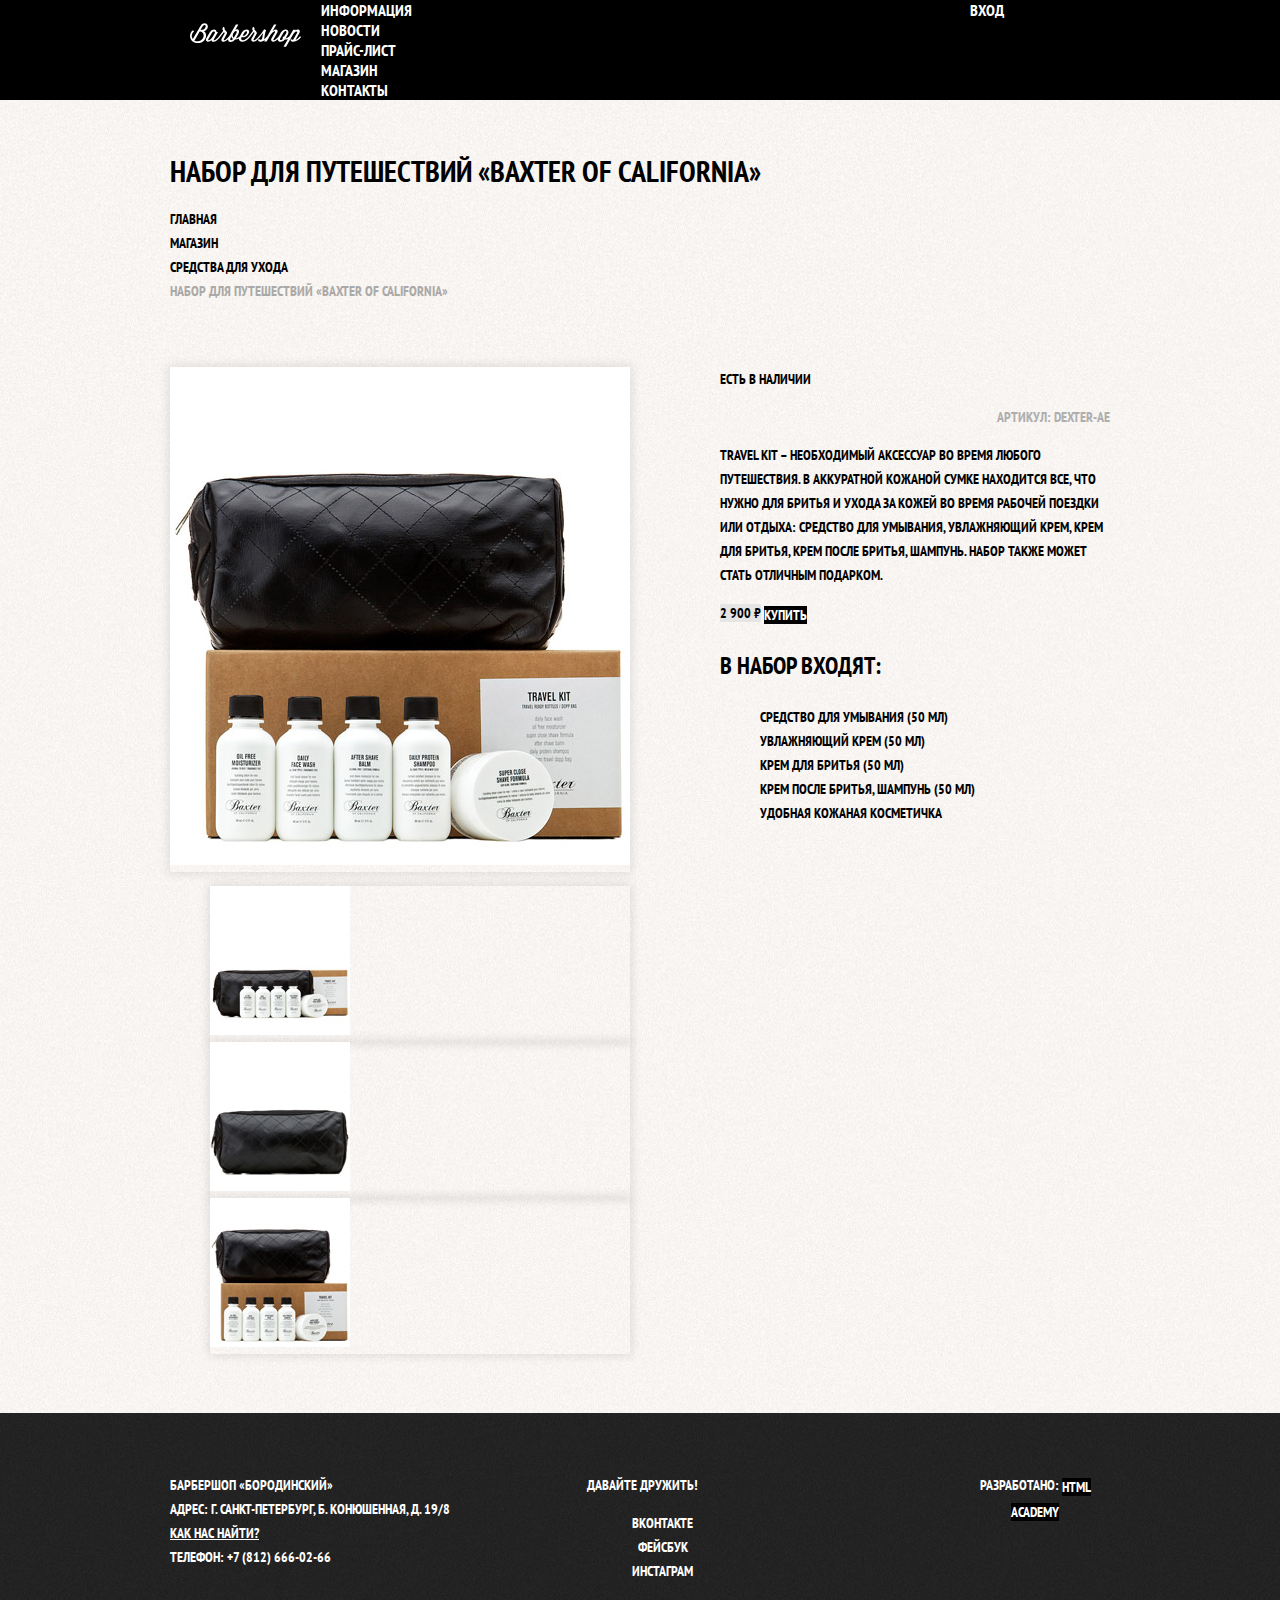
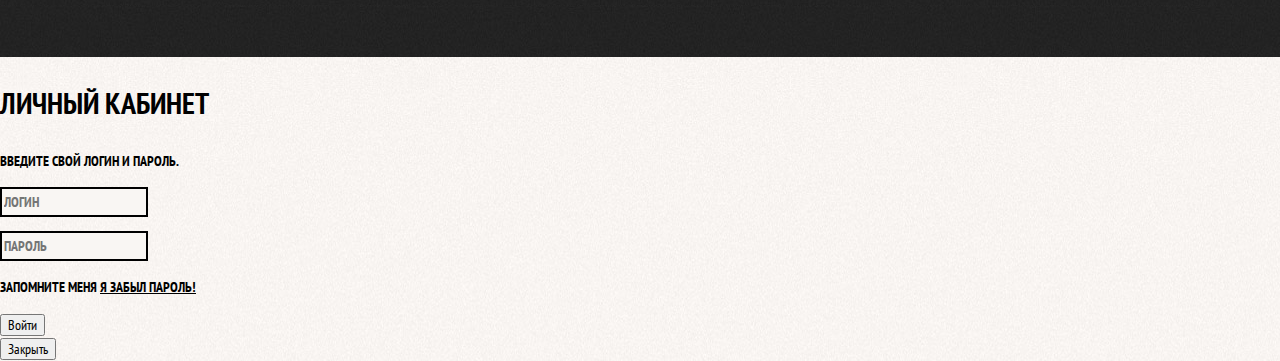
==== catalog-item.html @ 1ccc2187 "Поправил синтаксические ошибки в классах" ====
<!DOCTYPE html>
<html lang="ru">
  <head>
    <meta charset="utf-8">
    <title>Барбершоп «Бородинский»</title>
    <link href="https://fonts.googleapis.com/css?family=PT+Sans+Narrow:400,700&amp;subset=cyrillic" rel="stylesheet">
    <link rel="stylesheet" href="css/normalize.css">
    <link href="css/style.css" rel="stylesheet">
  </head>
  <body class="inner-page">

    <header class="main-header">
      <nav class="main-navigation container">
        <a class="main-header-logo">
          <img src="img/logo.svg" width="111" height="24" alt="Логотип барбершопа «Бородинский»">
        </a>
        <ul class="site-navigation">
          <li>
            <a href="info.html">Информация</a>
          </li>
          <li>
            <a href="news.html">Новости</a>
          </li>
          <li>
            <a href="price.html">Прайс-лист</a>
          </li>
          <li>
            <a href="catalog.html">Магазин</a>
          </li>
          <li>
            <a href="contacts.html">Контакты</a>
          </li>
        </ul>
        <ul class="user-navigation">
          <li class="login-link">
            <a class="login-link" href="login.html">Вход</a>
          </li>
        </ul>
      </nav>
    </header>

    <main class="container">
      <h1 class="page-title">Набор для путешествий «Baxter of California»</h1>
      <ul class="breadcrumbs">
        <li>
          <a href="index.html">Главная</a>
        </li>
        <li>
          <a href="catalog.html">Магазин</a>
        </li>
        <li>
          <a href="#">Средства для ухода</a>
        </li>
        <li class="breadcrumbs-current">Набор для путешествий «Baxter of California»</li>
      </ul>

      <div class="catalog-columns">
        <section class="product-photos">
          <h2 class="visually-hidden">Изображения товара</h2>
          <p class="product-photo-full">
            <img src="img/product-big.jpg" width="460" height="498" alt="Фото всего набора">
          </p>
          <ul class="product-photo-preview">
            <li>
              <img src="img/product-small-1.jpg" width="140" height="149" alt="Фото в анфас">
            </li>
            <li>
              <img src="img/product-small-2.jpg" width="140" height="149" alt="Фото в профиль">
            </li>
            <li>
              <img src="img/product-small-3.jpg" width="140" height="149" alt="Фото отдельной части">
            </li>
          </ul>
        </section>

        <section class="product-info">
          <h2 class="visually-hidden">Описание товара</h2>
          <p class="product-availability">Есть в наличии</p>
          <p class="product-article">Артикул: dexter-ae</p>
          <p class="product-text">Travel Kit – необходимый аксессуар во время любого
             путешествия. В аккуратной кожаной сумке находится все, что нужно для бритья и
             ухода за кожей во время рабочей поездки или отдыха: средство для умывания,
             увлажняющий крем, крем для бритья, крем после бритья, шампунь. Набор также может
             стать отличным подарком.</p>
          <p class="product-price">
            <b>2 900 &#8381;</b>
            <a class="button" href="#">Купить</a>
          </p>
          <h3>В набор входят:</h3>
          <ul>
            <li>Средство для умывания (50 мл)</li>
            <li>Увлажняющий крем (50 мл)</li>
            <li>Крем для бритья (50 мл)</li>
            <li>Крем после бритья, шампунь (50 мл)</li>
            <li>Удобная кожаная косметичка</li>
          </ul>
        </section>
      </div>
    </main>

    <footer class="main-footer">
      <div class="container">
        <p class="footer-contacts">
          Барбершоп «Бородинский»<br>
          Адрес: г. Санкт-Петербург, Б. Конюшенная, д. 19/8<br>
          <a href="map.html">Как нас найти?</a><br>
          Телефон: +7 (812) 666-02-66
        </p>
        <div class="footer-social">
          <b>Давайте дружить!</b>
          <ul>
            <li>
              <a class="social-button" href="#">Вконтакте</a>
            </li>
            <li>
              <a class="social-button" href="#">Фейсбук</a>
            </li>
            <li>
              <a class="social-button" href="#">Инстаграм</a>
            </li>
          </ul>
        </div>
        <p class="footer-copyright">
          <b>Разработано:</b>
          <a class="button" href="https://htmlacademy.ru">HTML Academy</a>
        </p>
      </div>
    </footer>

    <section class="modal modal-login">
      <h2>Личный кабинет</h2>
      <p>Введите свой логин и пароль.</p>
      <form class="login-form" action="https://echo.htmlacademy.ru" method="post">
        <p>
          <label class="visually-hidden" for="user-login">Логин</label>
          <input class="login-icon-user" id="user-login" type="text" name="login" placeholder="Логин">
        </p>
        <p>
          <label class="visually-hidden" for="user-password">Пароль</label>
          <input class="login-icon-password" id="user-password" type="password" name="password" placeholder="Пароль">
        </p>
        <p class="login-password-info">
          <label class="login-checkbox">
            <input class="visually-hidden" type="checkbox" name="remember">
            <span class="checkbox-indicator"></span>
            Запомните меня
          </label>
          <a class="restore" href="#">Я забыл пароль!</a>
        </p>
        <button class="submit" type="submit">Войти</button>
      </form>
      <button class="modal-close" type="button">Закрыть</button>
    </section>

  </body>
</html>
---- css/style.css ----
body {
  margin: 0;
  padding: 0;

  font-family: "PT Sans Narrow", Arial, sans-serif;
  font-size: 14px;
  line-height: 24px;
  font-weight: 700;
  color: #ffffff;
  text-transform: uppercase;

  background-color: #000000;
  background-image: url("../img/bg.jpg");
  background-position: top center;
  background-repeat: no-repeat;
}

a {
  text-decoration: none;
}

img {
  max-width: 100%;
  height: auto;
}

.visually-hidden:not(:focus):not(:active),
input[type="checkbox"].visually-hidden,
input[type="radio"].visually-hidden {
  position: absolute;

  width: 1px;
  height: 1px;
  margin: -1px;
  border: 0;
  padding: 0;

  white-space: nowrap;

  clip-path: inset(100%);
  clip: rect(0 0 0 0);
  overflow: hidden;
}

.inner-page {
  color: #000000;
  background-color: #f9f6f3;
  background-image: url("../img/pattern-light.jpg");
  background-position: 0 0;
  background-repeat: repeat;
}

.button {
  font: inherit;
  text-align: center;
  color: #ffffff;
  vertical-align: middle;
  text-transform: uppercase;
  background-color: #000000;
  border: none;
}

.button:hover,
.button:focus,
.button:active {
  background-color: #663d15;
}

.container {
  width: 940px;
  margin: 0 auto;
  padding: 0 10px;
}

.main-header {
  margin-bottom: 75px;
}

.inner-page .main-header {
  margin-bottom: 50px;

  background-color: #000000;
}

.main-navigation {
  display: flex;
  flex-direction: column;
  align-items: center;
  font-size: 16px;
  line-height: 20px;
  color: #ffffff;
}

.inner-page .main-navigation {
  align-items: flex-start;
  flex-direction: row;
}

.main-header-logo {
  order: 2;
  width: 368px;
  height: 153px;
}

.inner-page .main-header-logo {
  order: 0;

  width: 111px;
  height: 24px;
  padding: 23px 20px;
}

.main-navigation-wrapper {
  width: 100%;
  margin-bottom: 70px;
  background-color: #000000;
}

.main-navigation-wrapper .container {
  display: flex;
  justify-content: space-between;
}

.site-navigation {
  width: 620px;
  margin: 0;
  padding: 0;
  list-style: none;
}

.user-navigation {
  width: 140px;
  margin: 0;
  padding: 0;
  list-style: none;
}

.inner-page .user-navigation {
  margin-left: auto;
}

.site-navigation a,
.user-navigation a {
  color: #ffffff;
}

.site-navigation a:hover,
.site-navigation a:focus,
.user-navigation a:hover,
.user-navigation a:focus {
  background-color: #242424;
}

.features {
  margin-bottom: 80px;
}

.features-list {
  display: flex;
  justify-content: space-between;
  margin: 0;
  padding: 0;

  list-style: none;
}

.feature-item {
  width: 300px;
  text-align: center;
}

.feature-item h3 {
  font-size: 30px;
  line-height: 42px;
}

.index-columns {
  display: flex;
  justify-content: space-between;
  margin-bottom: 35px;
  padding: 50px 80px;

  color: #000000;
  background-color: #f8f5f2;
  background-image: url("../img/pattern-light.jpg");
  background-position: 0 0;
  background-repeat: repeat;
}

.index-columns h2 {
  font-size: 30px;
  line-height: 42px;
}

.news,
.contacts {
  width: 380px;
}

.news-list {
  list-style: none;
}

.news-item time {
  text-transform: none;
}

.gallery,
.appointment {
  width: 300px;
}

.gallery-content {
  background-color: #cccccc;
  border: 7px solid #ffffff;
}

.appointment-item input {
  font: inherit;
  background-color: transparent;
  border: 2px solid #000000;
}

.appointment-item input:focus {
  border-color: #663d15;
}

.page-title {
  margin: 0;
  margin-bottom: 15px;
  padding: 0;

  font-size: 30px;
  line-height: 42px;
}

.breadcrumbs {
  margin: 0;
  margin-bottom: 50px;
  padding: 0;
  list-style: none;
}

.breadcrumbs a {
  color: #000000;
}

.breadcrumbs a:hover,
.breadcrumbs a:focus {
  text-decoration: underline;
}

.breadcrumbs-current {
  color: #aba9a7;
}

.catalog-columns {
  display: flex;
  justify-content: space-between;
}

.filters {
  width: 180px;
}

.filter fieldset {
  border: none;
}

.filter legend {
  font-size: 24px;
  line-height: 30px;
}

.filter ul {
  list-style: none;
  line-height: 18px;
}

.filter-input:hover + label,
.filter-input:focus + label {
  color: #663d15;
}

.filter-input:disabled + label {
  color: #000000;
  opacity: 0.5;
}

.catalog {
  width: 700px;
}

.catalog-list {
  display: flex;
  flex-wrap: wrap;
  padding: 0;
  margin: 0;
  margin-bottom: 25px;

  list-style: none;
}

.catalog-item {
  width: 220px;
  margin-bottom: 20px;
  margin-right: 20px;

  background-color: #f8f8f8;
  box-shadow: 0 0 10px rgba(0, 0, 0, 0.1);
}

.catalog-item:nth-child(3n) {
  margin-right: 0;
}

.catalog-item:hover {
  box-shadow: 0 0 10px rgba(0, 0, 0, 0.2);
}

.catalog-item a {
  color: #000000;
}

.catalog-item h3 {
  font-size: 14px;
  line-height: 18px;
}

.catalog-category {
  text-transform: none;
}

.catalog-item-price b {
  font-size: 14px;
  line-height: 20px;
  text-align: center;
  background-color: #e5e5e5;
}

.catalog-item-price .button {
  line-height: 20px;
  color: #ffffff;
}

.pagination-list {
  margin: 0;
  padding: 0;

  list-style: none;
}

.pagination-item a {
  color: #ffffff;
  background-color: #000000;
}

.pagination-item a:hover,
.pagination-item a:focus,
.pagination-item a:active {
  background-color: #663d15;
}

.pagination-item-current a {
  color: #000000;
  background-color: #ffffff;
}

.pagination-item-current a:hover,
.pagination-item-current a:focus,
.pagination-item-current a:active {
  color: #000000;
  background-color: #ffffff;
}

.product-photos {
  width: 460px;
}

.product-photo-preview {
  list-style: none;
}

.product-photo-preview li {
  box-shadow:  0 0 10px 2px rgba(0, 0, 0, 0.1);
}

.product-photo-full {
  box-shadow:  0 0 10px 2px rgba(0, 0, 0, 0.1);
}

.product-info {
  width: 390px;
}

.product-article {
  text-align: right;
  color: #aeaeae;
}

.product-price b {
  line-height: 20px;
  text-align: center;
  background-color: #e5e5e5;
}

.product-info h3 {
  font-size: 24px;
  line-height: 30px;
}

.product-info ul {
  list-style: none;
}

.main-footer {
  margin-top: 65px;
  padding: 60px 0;

  color: #ffffff;
  background-color: #212121;
  background-image: url("../img/pattern-dark.jpg");
  background-position: 0 0;
  background-repeat: repeat;
}

.inner-page .main-footer {
  margin-top: 45px;
}

.main-footer .container {
  display: flex;
}

.footer-contacts {
  width: 320px;
  margin: 0;
  padding-right: 80px;
}

.footer-contacts a {
  color: #ffffff;
  text-decoration: underline;
}

.footer-contacts a:hover,
.footer-contacts a:focus {
  text-decoration: none;
}

.footer-social {
  width: 145px;
  text-align: center;
}

.footer-social ul {
  list-style: none;
}

.social-button {
  color: #ffffff;
}

.footer-copyright {
  width: 150px;
  margin: 0;
  margin-left: auto;
  text-align: center;
}

.footer-copyright .button:hover,
.footer-copyright .button:focus {
  color: #000000;
  background-color: #ffffff;
}

.modal {
  color: #000000;
  background-color: #f8f3f0;
  background-image: url("../img/pattern-light.jpg");
  background-position: 0 0;
  background-repeat: repeat;
}

.modal h2 {
  font-size: 30px;
  line-height: 42px;
}

.login-form input[type="text"],
.login-form input[type="password"] {
  font: inherit;
  color: #000000;
  text-transform: uppercase;
  background-color: #f9f6f3;
  border: 2px solid #000000;
}

.login-form input:focus {
  border-color: #663d15;
}

.login-checkbox:hover,
.login-checkbox:focus {
  color: #663d15;
}

.restore {
  color: #000000;
  text-decoration: underline;
}

.restore:hover,
.restore:focus {
  text-decoration: none;
}
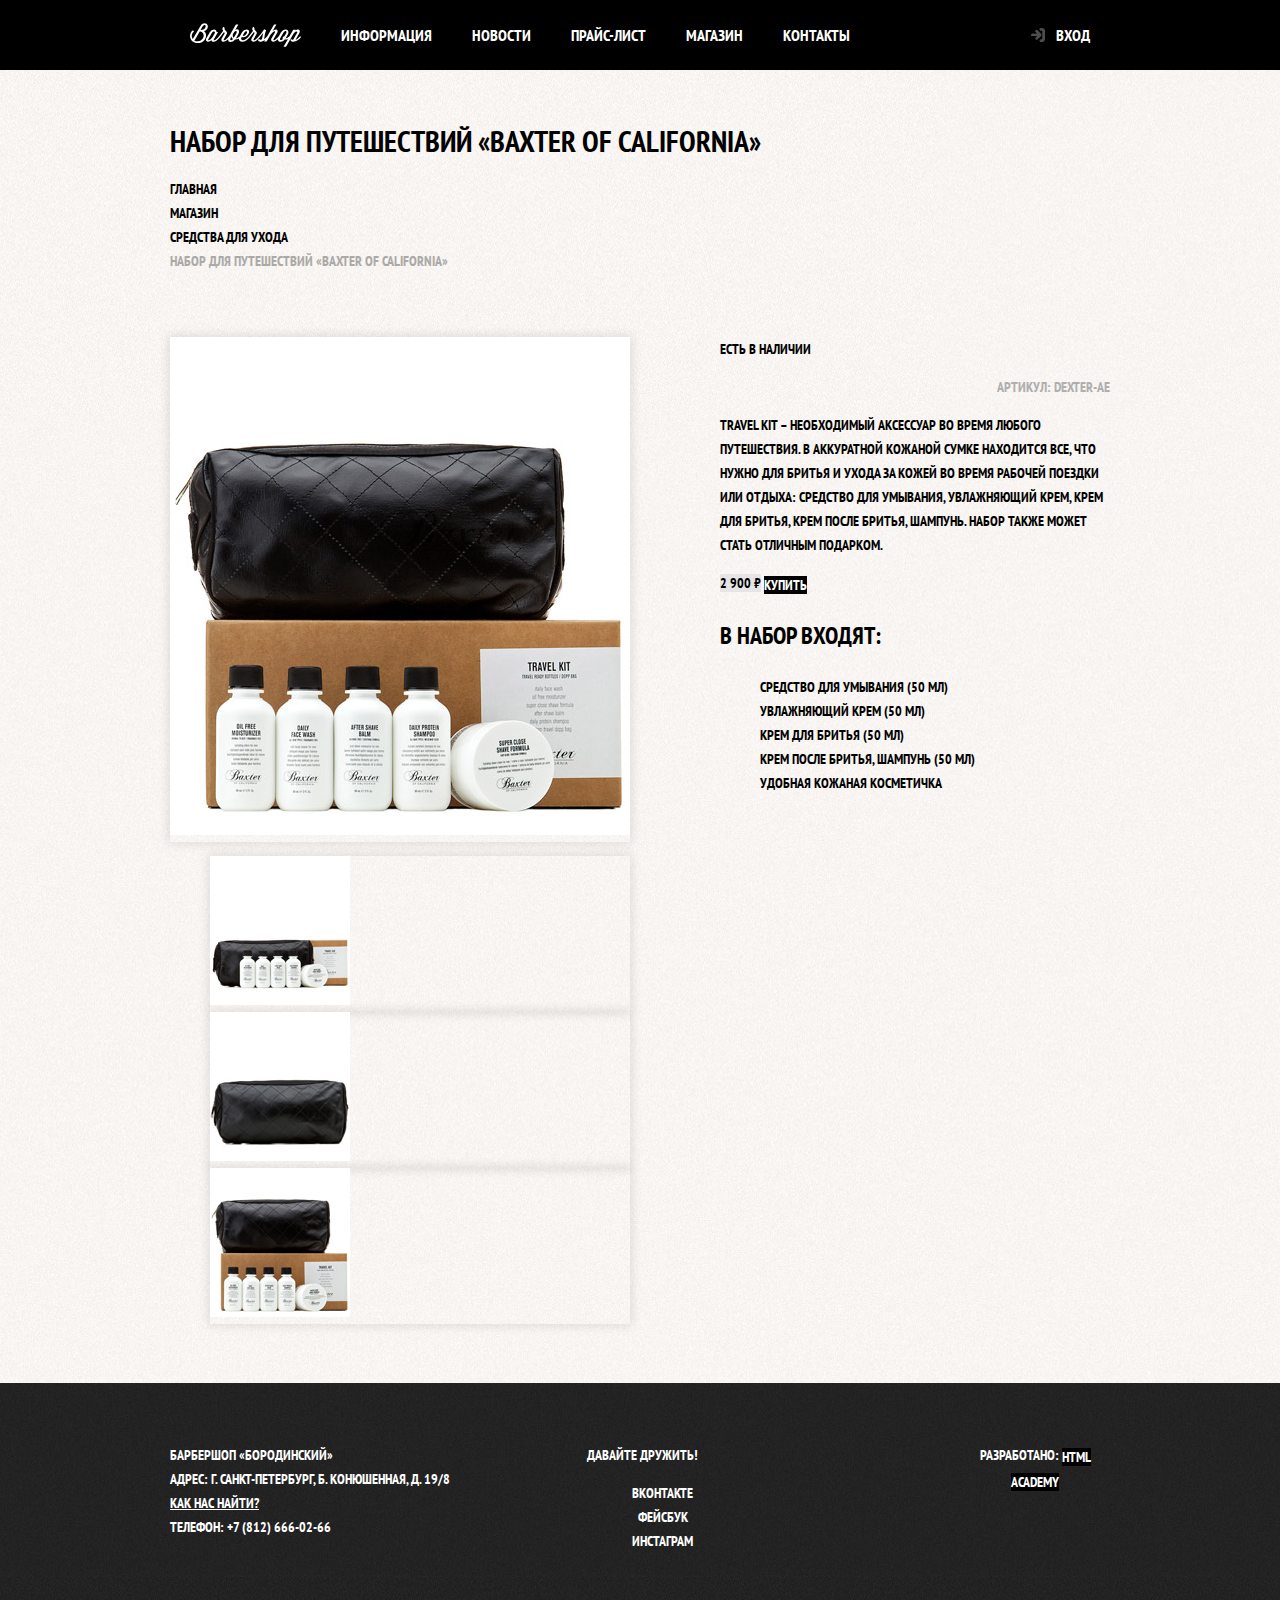
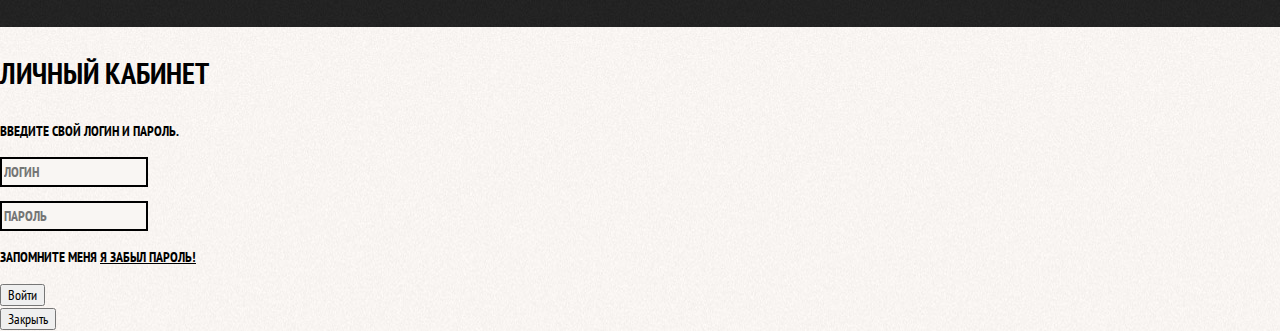
==== commit b631b39c: "Доработал позиционирование и отображение элементов в хэдэре" ====
--- a/catalog-item.html
+++ b/catalog-item.html
@@ -32,7 +32,7 @@
           </li>
         </ul>
         <ul class="user-navigation">
-          <li class="login-link">
+          <li>
             <a class="login-link" href="login.html">Вход</a>
           </li>
         </ul>
--- a/css/style.css
+++ b/css/style.css
@@ -66,12 +66,6 @@
   background-color: #663d15;
 }
 
-.container {
-  width: 940px;
-  margin: 0 auto;
-  padding: 0 10px;
-}
-
 .main-header {
   margin-bottom: 75px;
 }
@@ -122,16 +116,23 @@
 }
 
 .site-navigation {
+  display: flex;
+  flex-wrap: wrap;
+
   width: 620px;
   margin: 0;
   padding: 0;
+
   list-style: none;
 }
 
 .user-navigation {
-  width: 140px;
-  margin: 0;
-  padding: 0;
+  display: flex;
+
+  max-width: 140px;
+  margin: 0;
+  padding: 0;
+
   list-style: none;
 }
 
@@ -141,6 +142,9 @@
 
 .site-navigation a,
 .user-navigation a {
+  display: block;
+  padding: 25px 20px;
+  vertical-align: middle;
   color: #ffffff;
 }
 
@@ -151,6 +155,38 @@
   background-color: #242424;
 }
 
+.user-navigation .login-link {
+  position: relative;
+  padding-left: 50px;
+}
+
+.login-link::before {
+  content: "";
+  position: absolute;
+  top: 27px;
+  left: 24px;
+
+  width: 16px;
+  height: 18px;
+
+  background-image: url("../img/login.svg");
+  background-repeat: no-repeat;
+  background-position: 0 0;
+  opacity: 0.3
+}
+
+.login-link:hover:before,
+.login-link:focus:before,
+.login-link:active:before {
+  opacity: 1;
+}
+
+.container {
+  width: 940px;
+  margin: 0 auto;
+  padding: 0 10px;
+}
+
 .features {
   margin-bottom: 80px;
 }
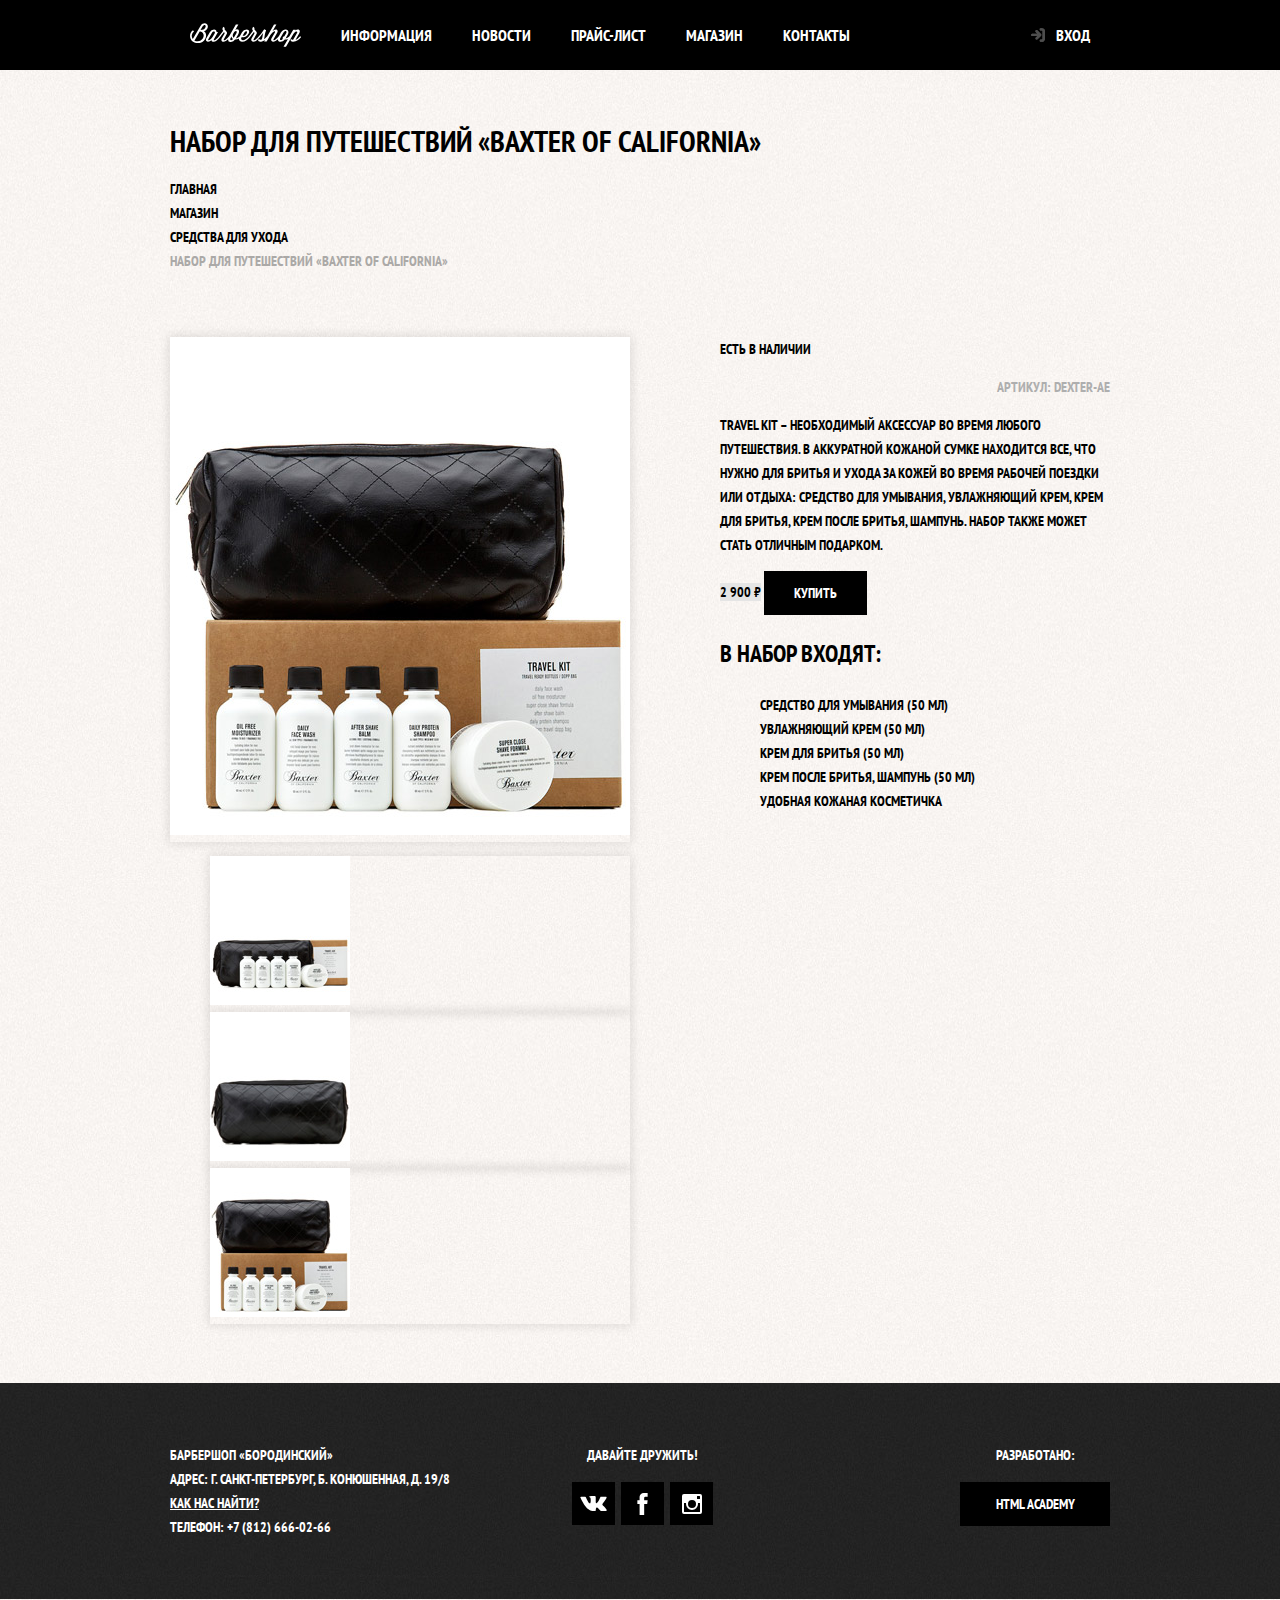
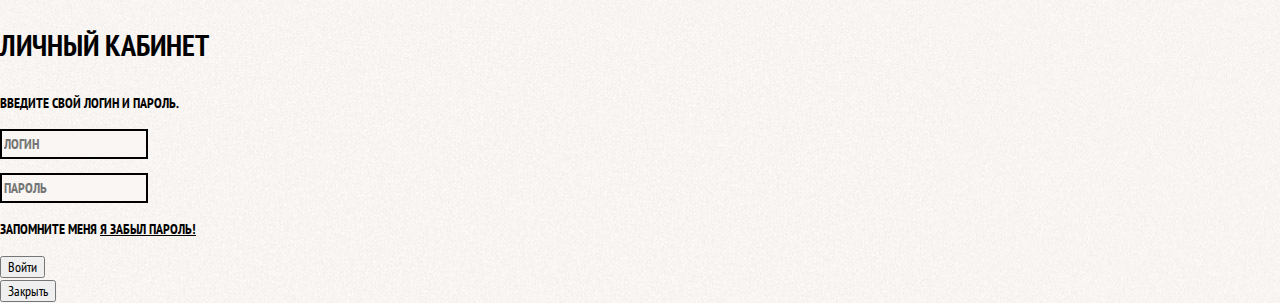
==== commit 16e96f4e: "Доработал позиционирование футера" ====
--- a/catalog-item.html
+++ b/catalog-item.html
@@ -110,13 +110,28 @@
           <b>Давайте дружить!</b>
           <ul>
             <li>
-              <a class="social-button" href="#">Вконтакте</a>
+              <a class="social-button vkontakte" href="#"><span class="visually-hidden">Вконтакте</span>
+                <svg xmlns="http://www.w3.org/2000/svg" width="27" height="15" viewBox="0 0 26.14 14.91">
+                  <path d="M26 13.47l-.09-.17a13.55 13.55 0 0 0-2.6-3q-.87-.83-1.1-1.12A1 1 0 0 1 22 8a10.27 10.27 0 0 1 1.22-1.78l.88-1.16q2.35-3.13 2-4L26 .94a.8.8 0 0 0-.4-.22 2.14 2.14 0 0 0-.87 0h-3.92a.51.51 0 0 0-.27 0h-.3a.6.6 0 0 0-.15.14.93.93 0 0 0-.14.24 22.22 22.22 0 0 1-1.46 3.06q-.5.84-.93 1.46a7 7 0 0 1-.71.91 4.94 4.94 0 0 1-.52.47q-.23.18-.35.15l-.23-.05a.9.9 0 0 1-.31-.33 1.49 1.49 0 0 1-.16-.53V1.6a3.14 3.14 0 0 0 0-.62 2.12 2.12 0 0 0-.14-.44.73.73 0 0 0-.28-.33 1.57 1.57 0 0 0-.46-.18A9 9 0 0 0 12.57 0a8.93 8.93 0 0 0-3.25.33 1.83 1.83 0 0 0-.52.41q-.25.3-.07.33a1.67 1.67 0 0 1 1.16.59l.08.16a2.6 2.6 0 0 1 .19.63 6.32 6.32 0 0 1 .12 1 10.59 10.59 0 0 1 0 1.7q-.07.71-.13 1.1a2.21 2.21 0 0 1-.18.64 2.69 2.69 0 0 1-.16.3l-.07.07a1 1 0 0 1-.37.07.86.86 0 0 1-.46-.19 3.27 3.27 0 0 1-.56-.52 7 7 0 0 1-.66-.93q-.37-.6-.76-1.42l-.22-.39q-.2-.38-.56-1.11t-.62-1.43A.9.9 0 0 0 5.2.9h-.07a.93.93 0 0 0-.22-.16A1.44 1.44 0 0 0 4.6.65L.87.68A1 1 0 0 0 .1.94L0 1a.44.44 0 0 0 0 .22 1.08 1.08 0 0 0 .08.37Q.9 3.53 1.86 5.31t1.66 2.87Q4.23 9.27 5 10.24t1 1.24l.37.41.34.33a8.06 8.06 0 0 0 1 .78 16.34 16.34 0 0 0 1.4.9 7.6 7.6 0 0 0 1.79.72 6.19 6.19 0 0 0 2 .22h1.57a1.08 1.08 0 0 0 .72-.3l.05-.07a.9.9 0 0 0 .1-.25 1.38 1.38 0 0 0 0-.37 4.48 4.48 0 0 1 .09-1.05 2.77 2.77 0 0 1 .23-.71 1.74 1.74 0 0 1 .29-.4 1.19 1.19 0 0 1 .23-.2h.11a.86.86 0 0 1 .77.21 4.52 4.52 0 0 1 .83.79q.39.47.93 1.05a6.41 6.41 0 0 0 1 .87l.27.16a3.31 3.31 0 0 0 .71.3 1.53 1.53 0 0 0 .76.07l3.48-.05a1.58 1.58 0 0 0 .8-.17.68.68 0 0 0 .34-.37 1.06 1.06 0 0 0 0-.46 1.71 1.71 0 0 0-.1-.36z" fill="#fff">
+                  </path>
+                </svg>
+              </a>
             </li>
             <li>
-              <a class="social-button" href="#">Фейсбук</a>
+              <a class="social-button" href="#"><span class="visually-hidden">Фейсбук</span>
+                <svg xmlns="http://www.w3.org/2000/svg" width="19" height="22" viewBox="0 0 10.15 21.74">
+                  <path d="M3.34 1.12A4.77 4.77 0 0 1 6.53 0h3.61v3.81H7.81a1.07 1.07 0 0 0-1.09.83v2.55h3.42c-.08 1.23-.24 2.45-.41 3.67h-3v10.87H2.21V10.86H0V7.21h2.19V3.66a3.83 3.83 0 0 1 1.15-2.54z" fill="#fff">
+                  </path>
+                </svg>
+              </a>
             </li>
             <li>
-              <a class="social-button" href="#">Инстаграм</a>
+              <a class="social-button" href="#"><span class="visually-hidden">Инстаграм</span>
+                <svg xmlns="http://www.w3.org/2000/svg" width="20" height="20" viewBox="0 0 20 20">
+                  <path d="M18 0H2a2 2 0 0 0-2 2v16a2 2 0 0 0 2 2h16a2 2 0 0 0 2-2V2a2 2 0 0 0-2-2zm-8 6a4 4 0 1 1-4 4 4 4 0 0 1 4-4zM2.5 18a.47.47 0 0 1-.5-.5V9h2.1a3.4 3.4 0 0 0-.1 1 6 6 0 1 0 12 0 3.4 3.4 0 0 0-.1-1H18v8.5a.47.47 0 0 1-.5.5zM18 4.5a.47.47 0 0 1-.5.5h-2a.47.47 0 0 1-.5-.5v-2a.47.47 0 0 1 .5-.5h2a.47.47 0 0 1 .5.5z" fill="#fff">
+                  </path>
+                </svg>
+              </a>
             </li>
           </ul>
         </div>
--- a/css/style.css
+++ b/css/style.css
@@ -51,11 +51,16 @@
 }
 
 .button {
+  display: inline-block;
+  margin-right: 16px;
+  padding: 10px 30px;
+
   font: inherit;
   text-align: center;
   color: #ffffff;
   vertical-align: middle;
   text-transform: uppercase;
+
   background-color: #000000;
   border: none;
 }
@@ -64,6 +69,13 @@
 .button:focus,
 .button:active {
   background-color: #663d15;
+}
+
+.button.disabled,
+.button:disabled {
+  cursor: default;
+  opacity: 0.5;
+  background-color: #000000;
 }
 
 .main-header {
@@ -206,8 +218,33 @@
 }
 
 .feature-item h3 {
+  position: relative;
+
+  margin: 0;
+  margin-bottom: 60px;
+
   font-size: 30px;
   line-height: 42px;
+}
+
+.feature-item h3:after {
+  content: "";
+
+  position: absolute;
+  bottom: -30px;
+  left: 50%;
+
+  width: 20px;
+  height: 20px;
+  margin-left: -10px;
+
+  background-color: #ffffff;
+
+  transform: rotate(-45deg);
+}
+
+.feature-item p {
+  margin: 0 10px;
 }
 
 .index-columns {
@@ -218,12 +255,17 @@
 
   color: #000000;
   background-color: #f8f5f2;
-  background-image: url("../img/pattern-light.jpg");
-  background-position: 0 0;
-  background-repeat: repeat;
+  background-image:
+    url("../img/line.png"),
+    url("../img/pattern-light.jpg");
+  background-position: center, 0 0;
+  background-repeat: no-repeat, repeat;
 }
 
 .index-columns h2 {
+  margin: 0;
+  margin-bottom: 25px;
+
   font-size: 30px;
   line-height: 42px;
 }
@@ -234,7 +276,19 @@
 }
 
 .news-list {
-  list-style: none;
+  margin: 0;
+  margin-bottom: 25px;
+  padding: 0;
+
+  list-style: none;
+}
+
+.news-item {
+  margin-bottom: 25px;
+}
+
+.news-item p {
+  margin: 0;
 }
 
 .news-item time {
@@ -246,15 +300,84 @@
   width: 300px;
 }
 
+.gallery-container {
+  position: relative;
+  height: 260px;
+}
+
 .gallery-content {
+  height: 164px;
+  margin: 0;
+
   background-color: #cccccc;
   border: 7px solid #ffffff;
 }
 
+.gallery-content img {
+  width: 286px;
+  height: 164px;
+}
+
+.gallery-button {
+  box-sizing: border-box;
+  position: absolute;
+  bottom: 0;
+
+  width: 140px;
+  margin: 0;
+}
+
+.gallery-button-back {
+  left: 0;
+}
+
+.gallery-button-next {
+  right: 0;
+}
+
+.contacts p {
+  margin: 0;
+  margin-bottom: 25px;
+}
+
+.appointment-info {
+  margin: 0;
+  margin-bottom: 15px;
+}
+
+.appointment-form {
+  display: flex;
+  flex-wrap: wrap;
+  justify-content: space-between;
+}
+
+.appointment-item {
+  width: 140px;
+  margin: 0;
+  margin-bottom: 10px;
+}
+
+.appointment-item label {
+  display: block;
+  margin-bottom: 9px;
+  margin-left: 15px;
+}
+
 .appointment-item input {
+  box-sizing: border-box;
+  width: 140px;
+  padding: 8px 15px 7px 15px;
+
   font: inherit;
+
   background-color: transparent;
   border: 2px solid #000000;
+}
+
+.appointment .button {
+  width: 100%;
+  margin-top: 10px;
+  margin-right: 0;
 }
 
 .appointment-item input:focus {
@@ -490,11 +613,42 @@
 }
 
 .footer-social ul {
-  list-style: none;
+  display: flex;
+  flex-wrap: wrap;
+  justify-content: space-between;
+
+  width: 141px;
+  margin: 0 auto;
+  padding: 0;
+
+  list-style: none;
+
+}
+
+.footer-social b {
+  display: block;
+  margin-bottom: 15px;
 }
 
 .social-button {
-  color: #ffffff;
+  display: flex;
+  align-items: center;
+  justify-content: center;
+
+  width: 43px;
+  height: 43px;
+
+  background-color: #000000;
+}
+
+.social-button:hover,
+.social-button:focus {
+  background-color: #ffffff;
+}
+
+.social-button:hover path,
+.social-button:focus path {
+  fill: #000000;
 }
 
 .footer-copyright {
@@ -502,6 +656,16 @@
   margin: 0;
   margin-left: auto;
   text-align: center;
+}
+
+.footer-copyright b {
+  display: block;
+  margin-bottom: 15px;
+}
+
+.footer-copyright .button {
+  display: block;
+  margin-right: 0;
 }
 
 .footer-copyright .button:hover,
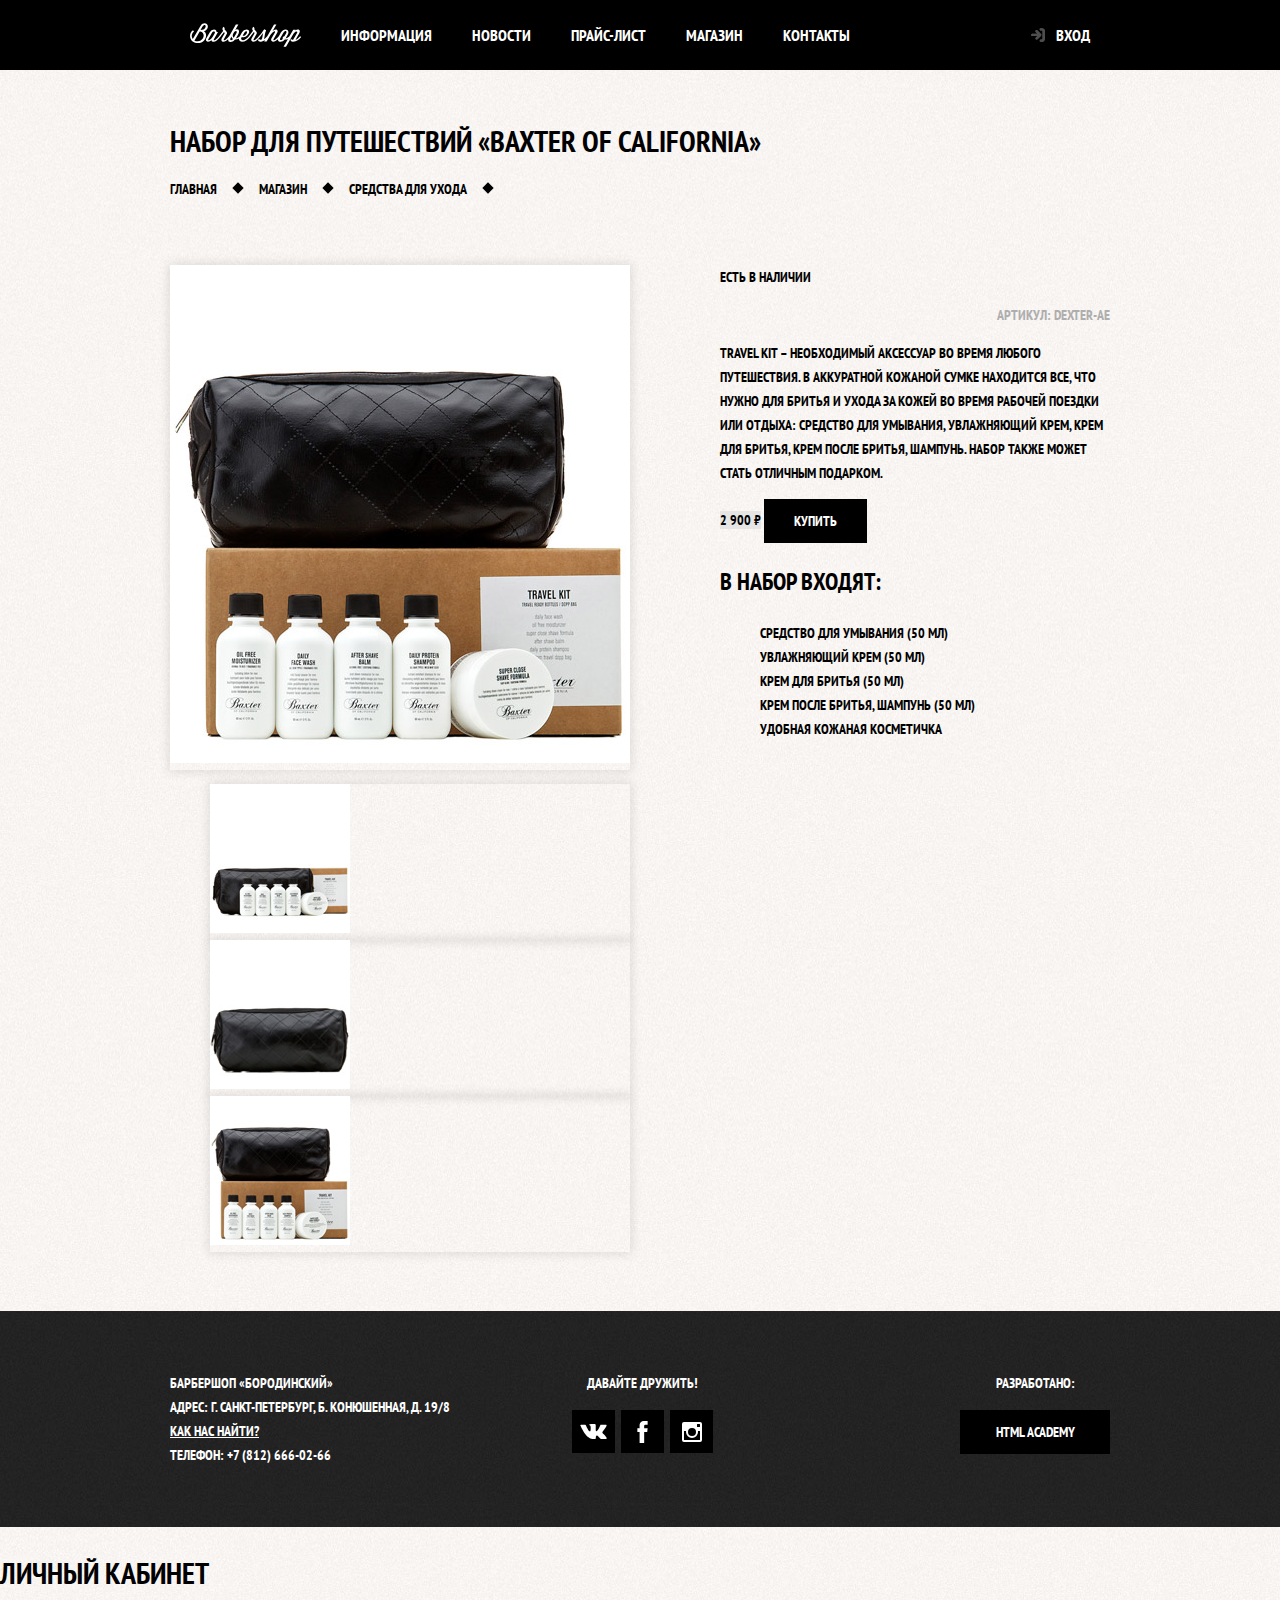
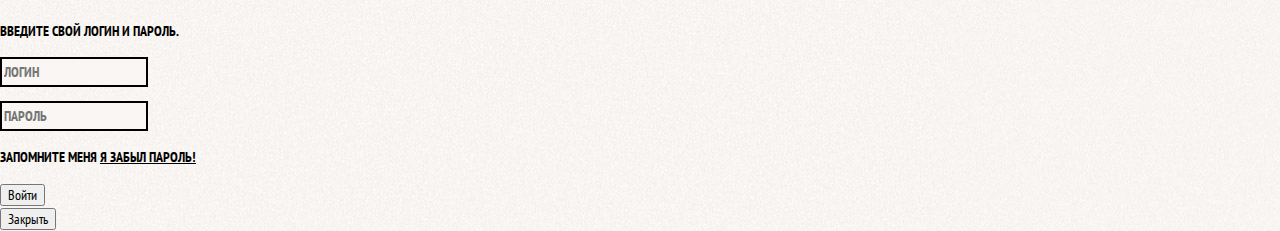
==== commit e7df703d: "Доработал позиционирование для навигационной цепочки" ====
--- a/catalog-item.html
+++ b/catalog-item.html
@@ -11,7 +11,7 @@
 
     <header class="main-header">
       <nav class="main-navigation container">
-        <a class="main-header-logo">
+        <a class="main-header-logo" href="index.html">
           <img src="img/logo.svg" width="111" height="24" alt="Логотип барбершопа «Бородинский»">
         </a>
         <ul class="site-navigation">
--- a/css/style.css
+++ b/css/style.css
@@ -1,4 +1,5 @@
 body {
+  min-width: 960px;
   margin: 0;
   padding: 0;
 
@@ -394,10 +395,38 @@
 }
 
 .breadcrumbs {
+  display: flex;
+  justify-content: flex-start;
+  flex-wrap: wrap;
   margin: 0;
   margin-bottom: 50px;
   padding: 0;
-  list-style: none;
+
+  list-style: none;
+}
+
+.breadcrumbs li {
+  position: relative;
+  margin-right: 42px;
+}
+
+.breadcrumbs li:last-child {
+  margin-right: 0;
+}
+
+.breadcrumbs li::after {
+  content: "";
+
+  position: absolute;
+  top: 7px;
+  right: -25px;
+
+  width: 8px;
+  height: 8px;
+
+  background-color: #000000;
+
+  transform: rotate(45deg);
 }
 
 .breadcrumbs a {
@@ -411,6 +440,10 @@
 
 .breadcrumbs-current {
   color: #aba9a7;
+}
+
+.breadcrumbs-current {
+  display: none;
 }
 
 .catalog-columns {
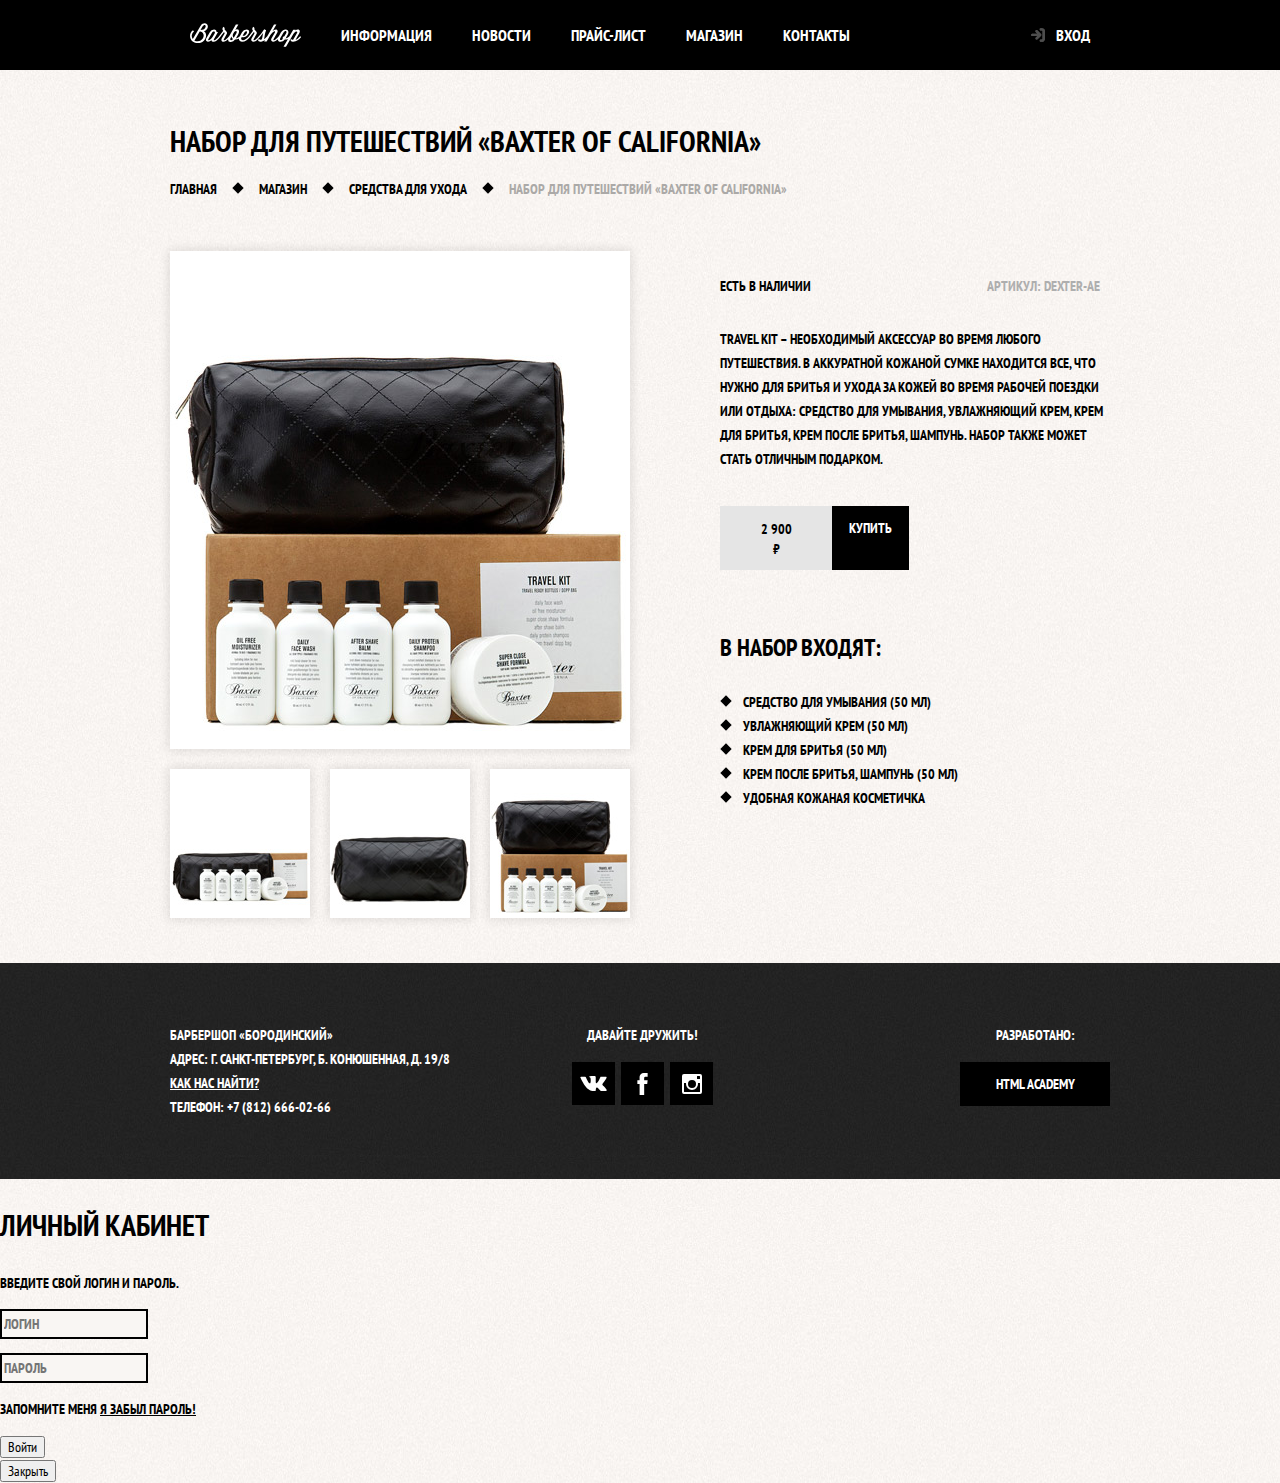
==== commit d1723209: "Доработал позиционирование карточки товара catalog-item.html" ====
--- a/catalog-item.html
+++ b/catalog-item.html
@@ -75,8 +75,10 @@
 
         <section class="product-info">
           <h2 class="visually-hidden">Описание товара</h2>
-          <p class="product-availability">Есть в наличии</p>
-          <p class="product-article">Артикул: dexter-ae</p>
+          <div class="product-description">
+            <p class="product-availability">Есть в наличии</p>
+            <p class="product-article">Артикул: dexter-ae</p>
+          </div>
           <p class="product-text">Travel Kit – необходимый аксессуар во время любого
              путешествия. В аккуратной кожаной сумке находится все, что нужно для бритья и
              ухода за кожей во время рабочей поездки или отдыха: средство для умывания,
--- a/css/style.css
+++ b/css/style.css
@@ -442,7 +442,7 @@
   color: #aba9a7;
 }
 
-.breadcrumbs-current {
+.breadcrumbs-current::after {
   display: none;
 }
 
@@ -456,17 +456,41 @@
 }
 
 .filter fieldset {
+  margin: 0;
+  margin-bottom: 30px;
+  padding: 0;
+
   border: none;
 }
 
+.filter fieldset:first-child {
+  margin-bottom: 35px;
+}
+
 .filter legend {
+  margin-bottom: 26px;
   font-size: 24px;
   line-height: 30px;
 }
 
 .filter ul {
+  margin: 0;
+  padding: 0;
+
   list-style: none;
   line-height: 18px;
+}
+
+.filter-option {
+  margin-bottom: 19px;
+  padding-left: 45px;
+}
+
+.filter-option label {
+  position: relative;
+  display: block;
+  cursor: pointer;
+  user-select: none;
 }
 
 .filter-input:hover + label,
@@ -474,9 +498,61 @@
   color: #663d15;
 }
 
+.filter-input-checkbox + label::before {
+  content: "";
+  position: absolute;
+  left: -42px;
+  top: 0;
+
+  width: 16px;
+  height: 16px;
+
+  border: 2px solid #000000;
+}
+
+.filter-input-checkbox + label::after {
+  content: "";
+  position: absolute;
+  top: 4px;
+  left: -38px;
+
+  width: 12px;
+  height: 12px;
+  background-image: url("../img/cross.svg");
+  background-repeat: no-repeat;
+  background-position: 0 0;
+}
+
+.filter-input-radio + label::before {
+  content: "";
+  position: absolute;
+  left: -42px;
+  top: -1px;
+
+  width: 16px;
+  height: 16px;
+
+  border: 2px solid #000000;
+  border-radius: 50%;
+}
+
 .filter-input:disabled + label {
   color: #000000;
   opacity: 0.5;
+}
+
+.filter-input-radio:checked + label::after {
+  content: "";
+
+  position: absolute;
+  top: 5px;
+  left: -36px;
+
+  width: 8px;
+  height: 8px;
+
+  background-color: #000000;
+  border-radius: 50%;
 }
 
 .catalog {
@@ -511,19 +587,39 @@
 }
 
 .catalog-item a {
+  display: flex;
+  flex-direction: column;
   color: #000000;
 }
 
 .catalog-item h3 {
+  order: 1;
+  margin: 17px 15px 12px 16px;
   font-size: 14px;
   line-height: 18px;
 }
 
 .catalog-category {
+  display: block;
   text-transform: none;
 }
 
+.catalog-item-image {
+  width: 220px;
+  height: 165px;
+  margin: 0;
+}
+
+.catalog-item-price {
+  display: flex;
+  margin: 15px;
+  margin-top: 0;
+}
+
 .catalog-item-price b {
+  width: 122px;
+  padding: 13px 25px 11px;
+
   font-size: 14px;
   line-height: 20px;
   text-align: center;
@@ -531,18 +627,35 @@
 }
 
 .catalog-item-price .button {
+  width: 50px;
+  padding: 13px 18px 11px;
+  margin-right: 0;
+
   line-height: 20px;
   color: #ffffff;
 }
 
 .pagination-list {
-  margin: 0;
-  padding: 0;
-
-  list-style: none;
+  display: flex;
+  flex-wrap: wrap;
+
+  margin: 0;
+  padding: 0;
+
+  list-style: none;
+}
+
+.pagination-item {
+  margin-right: 5px;
+}
+
+.pagination-item:last-child {
+  margin-right: 0;
 }
 
 .pagination-item a {
+  display: block;
+  padding: 10px 19px;
   color: #ffffff;
   background-color: #000000;
 }
@@ -569,20 +682,89 @@
   width: 460px;
 }
 
+.product-photo-full {
+  width: 460px;
+  height: 498px;
+  margin: 0;
+  margin-bottom: 20px;
+  box-shadow:  0 0 10px 2px rgba(0, 0, 0, 0.1);
+}
+
 .product-photo-preview {
+  display: flex;
+  padding: 0;
+  margin: 0;
+
   list-style: none;
 }
 
 .product-photo-preview li {
+  width: 140px;
+  height: 149px;
+  margin-right: 20px;
+
   box-shadow:  0 0 10px 2px rgba(0, 0, 0, 0.1);
 }
 
-.product-photo-full {
-  box-shadow:  0 0 10px 2px rgba(0, 0, 0, 0.1);
+.product-photo-preview li:nth-child(3n) {
+  margin-right: 0;
 }
 
 .product-info {
   width: 390px;
+  padding-top: 23px;
+}
+
+.product-info p {
+  margin: 0;
+}
+
+.product-info h3 {
+  margin: 0;
+  margin-bottom: 27px;
+
+  font-size: 24px;
+  line-height: 30px;
+}
+
+.product-info ul {
+  margin: 0;
+  padding: 0;
+  list-style: none;
+}
+
+.product-info li {
+  position: relative;
+  padding-left: 23px;
+}
+
+.product-info li::before {
+  content: "";
+  position: absolute;
+  top: 7px;
+  left: 2px;
+
+  width: 8px;
+  height: 8px;
+
+  background-color: #000000;
+
+  transform: rotate(45deg);
+}
+
+.product-info .product-text {
+  margin-bottom: 35px;
+}
+
+.product-description {
+  display: flex;
+  justify-content: space-between;
+  margin-bottom: 29px;
+  padding-right: 10px;
+}
+
+.product-description p {
+  width: 200px;
 }
 
 .product-article {
@@ -591,18 +773,25 @@
 }
 
 .product-price b {
+  width: 112px;
+  padding: 13px 36px 11px 36px;
+
   line-height: 20px;
   text-align: center;
+
   background-color: #e5e5e5;
-}
-
-.product-info h3 {
-  font-size: 24px;
-  line-height: 30px;
-}
-
-.product-info ul {
-  list-style: none;
+
+  box-sizing: border-box;
+}
+
+.product-info .product-price {
+  display: flex;
+  margin-bottom: 63px;
+}
+
+.product-price .button {
+  padding-left: 17px;
+  padding-right: 17px;
 }
 
 .main-footer {
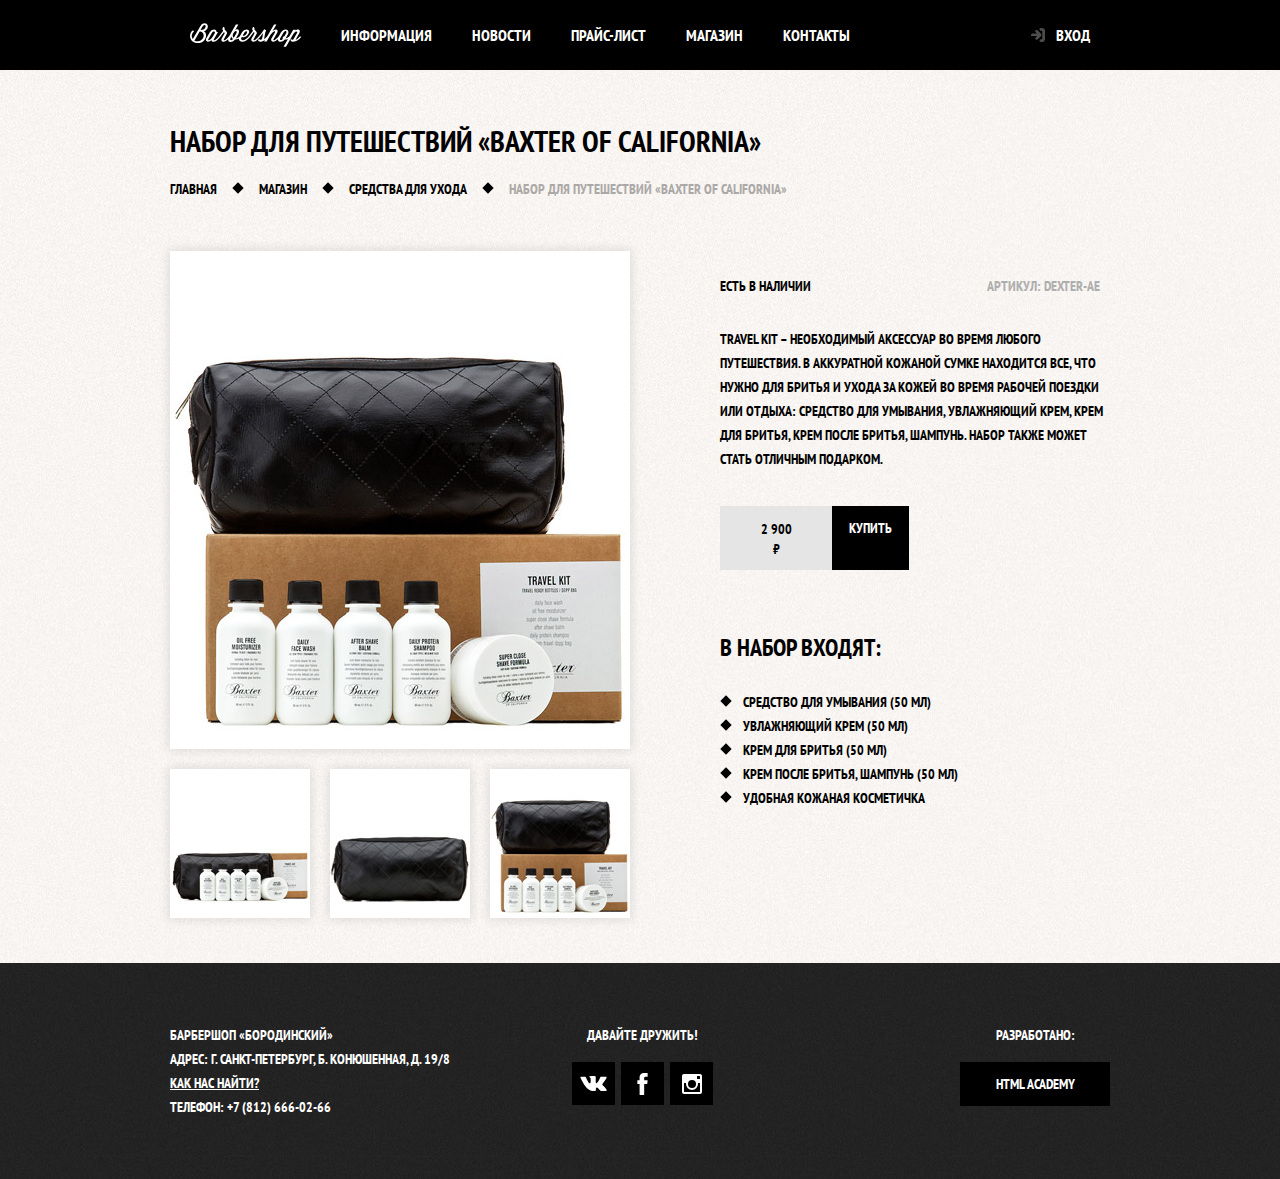
==== commit 6d007cf2: "Доработал стилизацию модальных окон логина и карты" ====
--- a/catalog-item.html
+++ b/catalog-item.html
@@ -146,7 +146,7 @@
 
     <section class="modal modal-login">
       <h2>Личный кабинет</h2>
-      <p>Введите свой логин и пароль.</p>
+      <p class="modal-description">Введите пожалуйста свой логин и пароль.</p>
       <form class="login-form" action="https://echo.htmlacademy.ru" method="post">
         <p>
           <label class="visually-hidden" for="user-login">Логин</label>
@@ -156,7 +156,7 @@
           <label class="visually-hidden" for="user-password">Пароль</label>
           <input class="login-icon-password" id="user-password" type="password" name="password" placeholder="Пароль">
         </p>
-        <p class="login-password-info">
+        <p class="login-help">
           <label class="login-checkbox">
             <input class="visually-hidden" type="checkbox" name="remember">
             <span class="checkbox-indicator"></span>
@@ -164,7 +164,7 @@
           </label>
           <a class="restore" href="#">Я забыл пароль!</a>
         </p>
-        <button class="submit" type="submit">Войти</button>
+        <button class="button" type="submit">Войти</button>
       </form>
       <button class="modal-close" type="button">Закрыть</button>
     </section>
--- a/css/style.css
+++ b/css/style.css
@@ -897,29 +897,123 @@
 }
 
 .modal {
+  display: none;
+  position: fixed;
+
   color: #000000;
+
   background-color: #f8f3f0;
   background-image: url("../img/pattern-light.jpg");
   background-position: 0 0;
   background-repeat: repeat;
-}
-
-.modal h2 {
+  box-shadow: 0 30px 50px rgba(0, 0, 0, 0.7);
+}
+
+.modal-login {
+  top: 120px;
+  left: 50%;
+
+  width: 300px;
+  margin-left: -230px;
+  padding: 50px 80px;
+}
+
+.modal-close {
+  position: absolute;
+  top: 0;
+  right: -34px;
+
+  width: 22px;
+  height: 22px;
+
+  font-size: 0;
+
+  background-color: transparent;
+  border: 0;
+  cursor: pointer;
+}
+
+.modal-close::before,
+.modal-close::after {
+  content: "";
+
+  position: absolute;
+  top: 10px;
+  left: 2px;
+
+  width: 19px;
+  height: 3px;
+
+  background-color: #d0d0d0;
+}
+
+.modal-close::before {
+  transform: rotate(45deg);
+}
+
+.modal-close::after {
+  transform: rotate(-45deg);
+}
+
+.modal-login h2 {
+  margin: 0;
+  margin-bottom: 20px;
   font-size: 30px;
   line-height: 42px;
 }
 
+.modal-description {
+  margin: 0;
+  margin-bottom: 10px;
+}
+
+.login-form p {
+  margin: 0;
+  margin-bottom: 10px;
+}
+
 .login-form input[type="text"],
 .login-form input[type="password"] {
+  box-sizing: border-box;
+  width: 300px;
+  padding: 10px 15px;
+  padding-right: 40px;
+
   font: inherit;
   color: #000000;
   text-transform: uppercase;
+
   background-color: #f9f6f3;
   border: 2px solid #000000;
 }
 
 .login-form input:focus {
   border-color: #663d15;
+}
+
+.login-form .login-help {
+  display: flex;
+  flex-wrap: wrap;
+  justify-content: space-between;
+  margin: 15px 0;
+}
+
+.login-icon-user {
+  background-image: url("../img/user.svg");
+  background-position: 270px center;
+  background-repeat: no-repeat;
+}
+
+.login-icon-password {
+  background-image: url("../img/lock.svg");
+  background-position: 270px center;
+  background-repeat: no-repeat;
+}
+
+.login-checkbox {
+  position: relative;
+  padding-left: 30px;
+  cursor: pointer;
 }
 
 .login-checkbox:hover,
@@ -927,6 +1021,43 @@
   color: #663d15;
 }
 
+.login-checkbox input[type="checkbox"] + .checkbox-indicator {
+  position: absolute;
+  top: 0;
+  left: 0;
+
+  width: 17px;
+  height: 17px;
+  border: 2px solid #000000;
+}
+
+.login-checkbox input[type="checkbox"]:focus + .checkbox-indicator {
+  border-color: #663d15;
+  outline: thin dotted;
+  outline: 2px auto -webkit-focus-ring-color;
+}
+
+.login-checkbox input[type="checkbox"]:checked + .checkbox-indicator::before,
+.login-checkbox input[type="checkbox"]:checked + .checkbox-indicator::after {
+  content: "";
+  position: absolute;
+  top: 8px;
+  left: 1px;
+
+  width: 15px;
+  height: 2px;
+
+  background-color: #000000;
+}
+
+.login-checkbox input[type="checkbox"]:checked + .checkbox-indicator::before {
+  transform: rotate(45deg);
+}
+
+.login-checkbox input[type="checkbox"]:checked + .checkbox-indicator::after {
+  transform: rotate(-45deg);
+}
+
 .restore {
   color: #000000;
   text-decoration: underline;
@@ -936,3 +1067,24 @@
 .restore:focus {
   text-decoration: none;
 }
+
+.login-form .button {
+  width: 100%;
+  margin-right: 0;
+}
+
+.modal-map {
+  top: 50%;
+  left: 50%;
+
+  width: 766px;
+  height: 561px;
+  margin-top: -280px;
+  margin-left: -390px;
+
+  border: 7px solid white;
+}
+
+.modal-map p {
+  margin: 0;
+}
